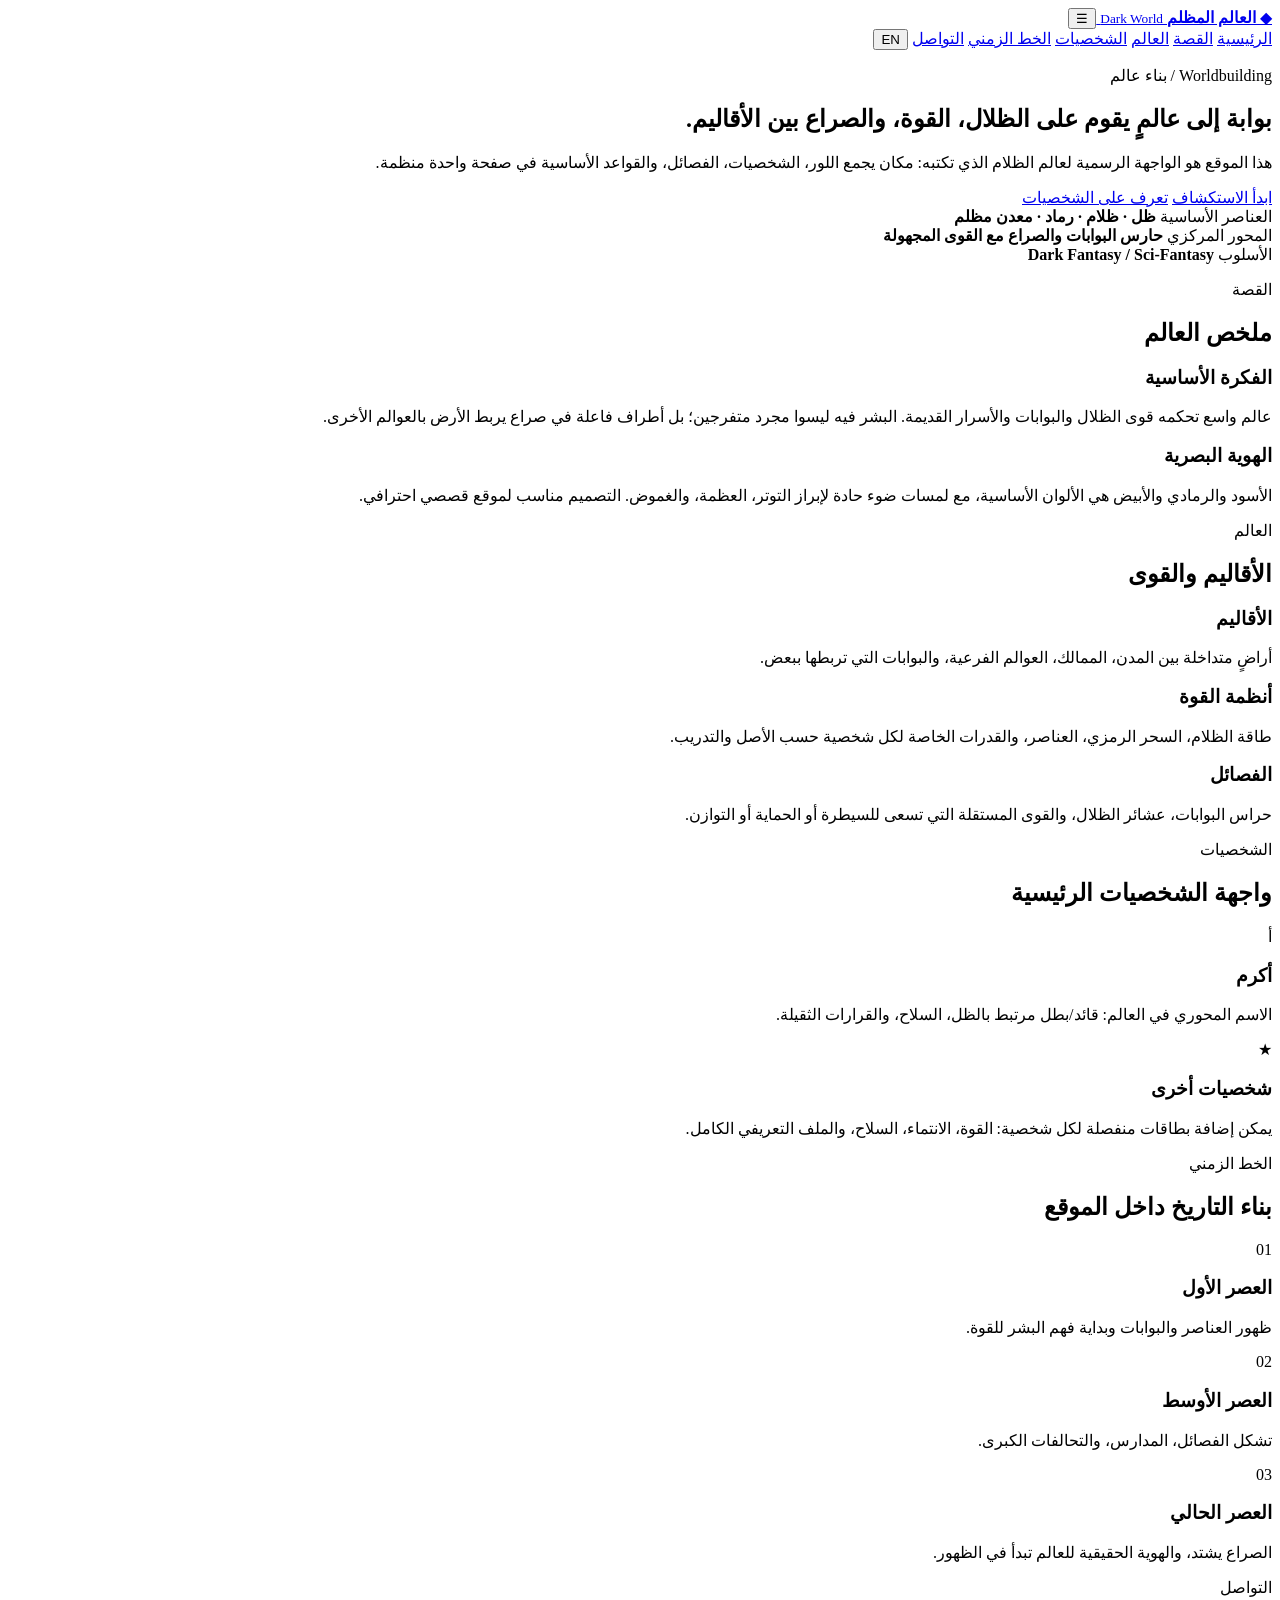
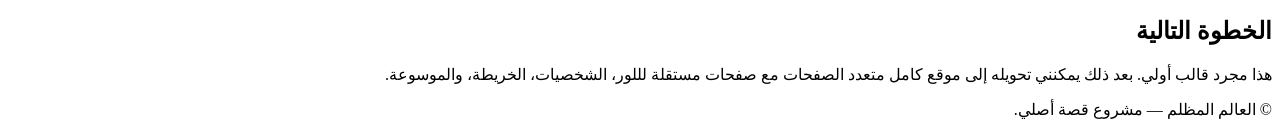
==== index.html @ 9ed397ac "Create Dark World website homepage" ====
<!DOCTYPE html>
<html lang="ar" dir="rtl">
<head>
  <meta charset="UTF-8" />
  <meta name="viewport" content="width=device-width, initial-scale=1.0" />
  <title>العالم المظلم | Dark World</title>
  <meta name="description" content="موقع رسمي لعالم الظلام: القصة، الشخصيات، الفصائل، الأقاليم، والخط الزمني." />
  <link rel="preconnect" href="https://fonts.googleapis.com">
  <link rel="preconnect" href="https://fonts.gstatic.com" crossorigin>
  <link href="https://fonts.googleapis.com/css2?family=Cairo:wght@400;600;700;800&display=swap" rel="stylesheet">
  <link rel="stylesheet" href="styles.css" />
</head>
<body>
  <div class="bg-grid"></div>

  <header class="site-header">
    <a class="brand" href="#home" aria-label="العالم المظلم">
      <span class="brand-mark">◆</span>
      <span>
        <strong>العالم المظلم</strong>
        <small>Dark World</small>
      </span>
    </a>

    <button class="menu-btn" id="menuBtn" aria-label="فتح القائمة" aria-expanded="false">☰</button>

    <nav class="nav" id="nav">
      <a href="#home">الرئيسية</a>
      <a href="#story">القصة</a>
      <a href="#world">العالم</a>
      <a href="#characters">الشخصيات</a>
      <a href="#timeline">الخط الزمني</a>
      <a href="#contact">التواصل</a>
      <button class="lang-btn" id="langBtn" type="button">EN</button>
    </nav>
  </header>

  <main id="home">
    <section class="hero">
      <div class="hero-copy">
        <p class="eyebrow">Worldbuilding / بناء عالم</p>
        <h1>بوابة إلى عالمٍ يقوم على الظلال، القوة، والصراع بين الأقاليم.</h1>
        <p class="lead">
          هذا الموقع هو الواجهة الرسمية لعالم الظلام الذي تكتبه: مكان يجمع اللور، الشخصيات، الفصائل، والقواعد الأساسية في صفحة واحدة منظمة.
        </p>
        <div class="hero-actions">
          <a class="btn primary" href="#story">ابدأ الاستكشاف</a>
          <a class="btn secondary" href="#characters">تعرف على الشخصيات</a>
        </div>
      </div>

      <aside class="hero-panel">
        <div class="stat">
          <span>العناصر الأساسية</span>
          <strong>ظل · ظلام · رماد · معدن مظلم</strong>
        </div>
        <div class="stat">
          <span>المحور المركزي</span>
          <strong>حارس البوابات والصراع مع القوى المجهولة</strong>
        </div>
        <div class="stat">
          <span>الأسلوب</span>
          <strong>Dark Fantasy / Sci-Fantasy</strong>
        </div>
      </aside>
    </section>

    <section class="section" id="story">
      <div class="section-head">
        <p>القصة</p>
        <h2>ملخص العالم</h2>
      </div>
      <div class="cards two">
        <article class="card">
          <h3>الفكرة الأساسية</h3>
          <p>
            عالم واسع تحكمه قوى الظلال والبوابات والأسرار القديمة. البشر فيه ليسوا مجرد متفرجين؛ بل أطراف فاعلة في صراع يربط الأرض بالعوالم الأخرى.
          </p>
        </article>
        <article class="card">
          <h3>الهوية البصرية</h3>
          <p>
            الأسود والرمادي والأبيض هي الألوان الأساسية، مع لمسات ضوء حادة لإبراز التوتر، العظمة، والغموض. التصميم مناسب لموقع قصصي احترافي.
          </p>
        </article>
      </div>
    </section>

    <section class="section" id="world">
      <div class="section-head">
        <p>العالم</p>
        <h2>الأقاليم والقوى</h2>
      </div>
      <div class="cards three">
        <article class="card">
          <h3>الأقاليم</h3>
          <p>أراضٍ متداخلة بين المدن، الممالك، العوالم الفرعية، والبوابات التي تربطها ببعض.</p>
        </article>
        <article class="card">
          <h3>أنظمة القوة</h3>
          <p>طاقة الظلام، السحر الرمزي، العناصر، والقدرات الخاصة لكل شخصية حسب الأصل والتدريب.</p>
        </article>
        <article class="card">
          <h3>الفصائل</h3>
          <p>حراس البوابات، عشائر الظلال، والقوى المستقلة التي تسعى للسيطرة أو الحماية أو التوازن.</p>
        </article>
      </div>
    </section>

    <section class="section" id="characters">
      <div class="section-head">
        <p>الشخصيات</p>
        <h2>واجهة الشخصيات الرئيسية</h2>
      </div>
      <div class="cards two">
        <article class="card character">
          <div class="avatar">أ</div>
          <div>
            <h3>أكرم</h3>
            <p>الاسم المحوري في العالم: قائد/بطل مرتبط بالظل، السلاح، والقرارات الثقيلة.</p>
          </div>
        </article>
        <article class="card character">
          <div class="avatar">★</div>
          <div>
            <h3>شخصيات أخرى</h3>
            <p>يمكن إضافة بطاقات منفصلة لكل شخصية: القوة، الانتماء، السلاح، والملف التعريفي الكامل.</p>
          </div>
        </article>
      </div>
    </section>

    <section class="section" id="timeline">
      <div class="section-head">
        <p>الخط الزمني</p>
        <h2>بناء التاريخ داخل الموقع</h2>
      </div>
      <div class="timeline">
        <div class="timeline-item">
          <span>01</span>
          <div>
            <h3>العصر الأول</h3>
            <p>ظهور العناصر والبوابات وبداية فهم البشر للقوة.</p>
          </div>
        </div>
        <div class="timeline-item">
          <span>02</span>
          <div>
            <h3>العصر الأوسط</h3>
            <p>تشكل الفصائل، المدارس، والتحالفات الكبرى.</p>
          </div>
        </div>
        <div class="timeline-item">
          <span>03</span>
          <div>
            <h3>العصر الحالي</h3>
            <p>الصراع يشتد، والهوية الحقيقية للعالم تبدأ في الظهور.</p>
          </div>
        </div>
      </div>
    </section>

    <section class="section contact" id="contact">
      <div class="section-head">
        <p>التواصل</p>
        <h2>الخطوة التالية</h2>
      </div>
      <p>
        هذا مجرد قالب أولي. بعد ذلك يمكنني تحويله إلى موقع كامل متعدد الصفحات مع صفحات مستقلة لللور، الشخصيات، الخريطة، والموسوعة.
      </p>
    </section>
  </main>

  <footer class="footer">
    <p>© <span id="year"></span> العالم المظلم — مشروع قصة أصلي.</p>
  </footer>

  <script src="script.js"></script>
</body>
</html>
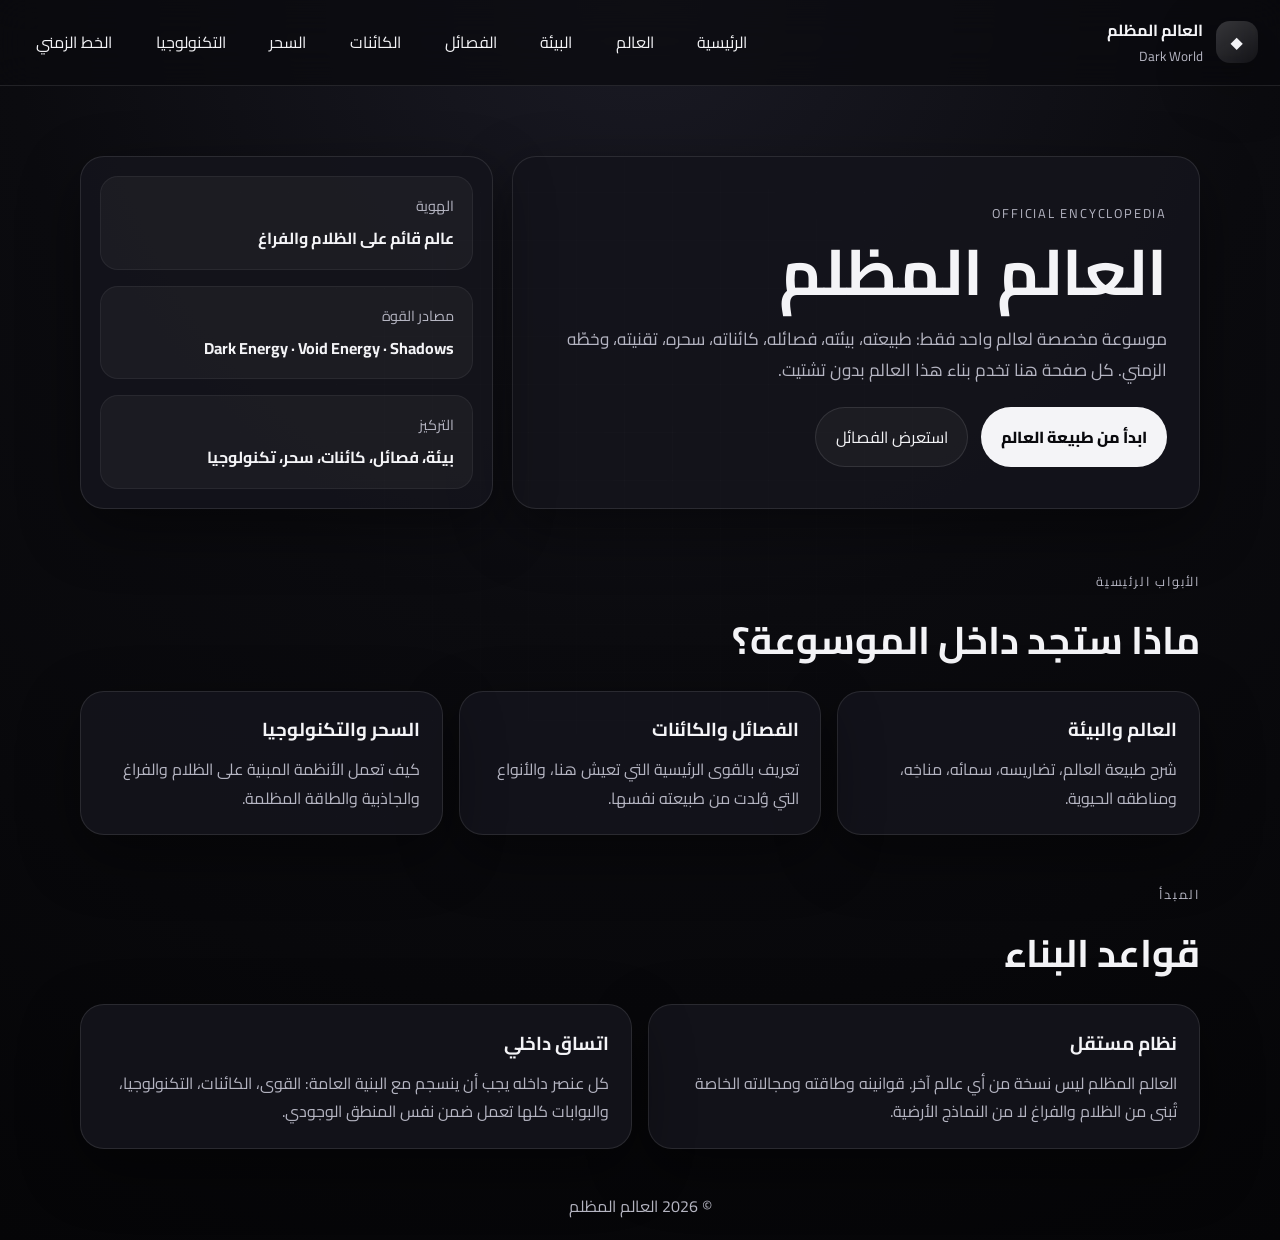
==== commit 6dc41e4d: "Refocus Dark World homepage on the world encyclopedia" ====
--- a/index.html
+++ b/index.html
@@ -4,7 +4,7 @@
   <meta charset="UTF-8" />
   <meta name="viewport" content="width=device-width, initial-scale=1.0" />
   <title>العالم المظلم | Dark World</title>
-  <meta name="description" content="موقع رسمي لعالم الظلام: القصة، الشخصيات، الفصائل، الأقاليم، والخط الزمني." />
+  <meta name="description" content="الموسوعة الرسمية للعالم المظلم: الطبيعة، البيئة، الفصائل، الكائنات، السحر، التكنولوجيا، والخط الزمني." />
   <link rel="preconnect" href="https://fonts.googleapis.com">
   <link rel="preconnect" href="https://fonts.gstatic.com" crossorigin>
   <link href="https://fonts.googleapis.com/css2?family=Cairo:wght@400;600;700;800&display=swap" rel="stylesheet">
@@ -26,153 +26,78 @@
 
     <nav class="nav" id="nav">
       <a href="#home">الرئيسية</a>
-      <a href="#story">القصة</a>
-      <a href="#world">العالم</a>
-      <a href="#characters">الشخصيات</a>
-      <a href="#timeline">الخط الزمني</a>
-      <a href="#contact">التواصل</a>
-      <button class="lang-btn" id="langBtn" type="button">EN</button>
+      <a href="pages/world.html">العالم</a>
+      <a href="pages/environment.html">البيئة</a>
+      <a href="pages/factions.html">الفصائل</a>
+      <a href="pages/creatures.html">الكائنات</a>
+      <a href="pages/magic.html">السحر</a>
+      <a href="pages/technology.html">التكنولوجيا</a>
+      <a href="pages/timeline.html">الخط الزمني</a>
     </nav>
   </header>
 
   <main id="home">
     <section class="hero">
       <div class="hero-copy">
-        <p class="eyebrow">Worldbuilding / بناء عالم</p>
-        <h1>بوابة إلى عالمٍ يقوم على الظلال، القوة، والصراع بين الأقاليم.</h1>
+        <p class="eyebrow">Official Encyclopedia</p>
+        <h1>العالم المظلم</h1>
         <p class="lead">
-          هذا الموقع هو الواجهة الرسمية لعالم الظلام الذي تكتبه: مكان يجمع اللور، الشخصيات، الفصائل، والقواعد الأساسية في صفحة واحدة منظمة.
+          موسوعة مخصصة لعالم واحد فقط: طبيعته، بيئته، فصائله، كائناته، سحره، تقنيته، وخطّه الزمني. كل صفحة هنا تخدم بناء هذا العالم بدون تشتيت.
         </p>
         <div class="hero-actions">
-          <a class="btn primary" href="#story">ابدأ الاستكشاف</a>
-          <a class="btn secondary" href="#characters">تعرف على الشخصيات</a>
+          <a class="btn primary" href="pages/world.html">ابدأ من طبيعة العالم</a>
+          <a class="btn secondary" href="pages/factions.html">استعرض الفصائل</a>
         </div>
       </div>
 
       <aside class="hero-panel">
         <div class="stat">
-          <span>العناصر الأساسية</span>
-          <strong>ظل · ظلام · رماد · معدن مظلم</strong>
+          <span>الهوية</span>
+          <strong>عالم قائم على الظلام والفراغ</strong>
         </div>
         <div class="stat">
-          <span>المحور المركزي</span>
-          <strong>حارس البوابات والصراع مع القوى المجهولة</strong>
+          <span>مصادر القوة</span>
+          <strong>Dark Energy · Void Energy · Shadows</strong>
         </div>
         <div class="stat">
-          <span>الأسلوب</span>
-          <strong>Dark Fantasy / Sci-Fantasy</strong>
+          <span>التركيز</span>
+          <strong>بيئة، فصائل، كائنات، سحر، تكنولوجيا</strong>
         </div>
       </aside>
     </section>
 
-    <section class="section" id="story">
+    <section class="section">
       <div class="section-head">
-        <p>القصة</p>
-        <h2>ملخص العالم</h2>
+        <p>الأبواب الرئيسية</p>
+        <h2>ماذا ستجد داخل الموسوعة؟</h2>
       </div>
-      <div class="cards two">
-        <article class="card">
-          <h3>الفكرة الأساسية</h3>
-          <p>
-            عالم واسع تحكمه قوى الظلال والبوابات والأسرار القديمة. البشر فيه ليسوا مجرد متفرجين؛ بل أطراف فاعلة في صراع يربط الأرض بالعوالم الأخرى.
-          </p>
-        </article>
-        <article class="card">
-          <h3>الهوية البصرية</h3>
-          <p>
-            الأسود والرمادي والأبيض هي الألوان الأساسية، مع لمسات ضوء حادة لإبراز التوتر، العظمة، والغموض. التصميم مناسب لموقع قصصي احترافي.
-          </p>
-        </article>
+      <div class="cards three">
+        <article class="card"><h3>العالم والبيئة</h3><p>شرح طبيعة العالم، تضاريسه، سمائه، مناخِه، ومناطقه الحيوية.</p></article>
+        <article class="card"><h3>الفصائل والكائنات</h3><p>تعريف بالقوى الرئيسية التي تعيش هنا، والأنواع التي وُلدت من طبيعته نفسها.</p></article>
+        <article class="card"><h3>السحر والتكنولوجيا</h3><p>كيف تعمل الأنظمة المبنية على الظلام والفراغ والجاذبية والطاقة المظلمة.</p></article>
       </div>
     </section>
 
-    <section class="section" id="world">
+    <section class="section">
       <div class="section-head">
-        <p>العالم</p>
-        <h2>الأقاليم والقوى</h2>
+        <p>المبدأ</p>
+        <h2>قواعد البناء</h2>
       </div>
-      <div class="cards three">
-        <article class="card">
-          <h3>الأقاليم</h3>
-          <p>أراضٍ متداخلة بين المدن، الممالك، العوالم الفرعية، والبوابات التي تربطها ببعض.</p>
+      <div class="page-grid two">
+        <article class="page-block">
+          <h3>نظام مستقل</h3>
+          <p>العالم المظلم ليس نسخة من أي عالم آخر. قوانينه وطاقته ومجالاته الخاصة تُبنى من الظلام والفراغ لا من النماذج الأرضية.</p>
         </article>
-        <article class="card">
-          <h3>أنظمة القوة</h3>
-          <p>طاقة الظلام، السحر الرمزي، العناصر، والقدرات الخاصة لكل شخصية حسب الأصل والتدريب.</p>
-        </article>
-        <article class="card">
-          <h3>الفصائل</h3>
-          <p>حراس البوابات، عشائر الظلال، والقوى المستقلة التي تسعى للسيطرة أو الحماية أو التوازن.</p>
+        <article class="page-block">
+          <h3>اتساق داخلي</h3>
+          <p>كل عنصر داخله يجب أن ينسجم مع البنية العامة: القوى، الكائنات، التكنولوجيا، والبوابات كلها تعمل ضمن نفس المنطق الوجودي.</p>
         </article>
       </div>
-    </section>
-
-    <section class="section" id="characters">
-      <div class="section-head">
-        <p>الشخصيات</p>
-        <h2>واجهة الشخصيات الرئيسية</h2>
-      </div>
-      <div class="cards two">
-        <article class="card character">
-          <div class="avatar">أ</div>
-          <div>
-            <h3>أكرم</h3>
-            <p>الاسم المحوري في العالم: قائد/بطل مرتبط بالظل، السلاح، والقرارات الثقيلة.</p>
-          </div>
-        </article>
-        <article class="card character">
-          <div class="avatar">★</div>
-          <div>
-            <h3>شخصيات أخرى</h3>
-            <p>يمكن إضافة بطاقات منفصلة لكل شخصية: القوة، الانتماء، السلاح، والملف التعريفي الكامل.</p>
-          </div>
-        </article>
-      </div>
-    </section>
-
-    <section class="section" id="timeline">
-      <div class="section-head">
-        <p>الخط الزمني</p>
-        <h2>بناء التاريخ داخل الموقع</h2>
-      </div>
-      <div class="timeline">
-        <div class="timeline-item">
-          <span>01</span>
-          <div>
-            <h3>العصر الأول</h3>
-            <p>ظهور العناصر والبوابات وبداية فهم البشر للقوة.</p>
-          </div>
-        </div>
-        <div class="timeline-item">
-          <span>02</span>
-          <div>
-            <h3>العصر الأوسط</h3>
-            <p>تشكل الفصائل، المدارس، والتحالفات الكبرى.</p>
-          </div>
-        </div>
-        <div class="timeline-item">
-          <span>03</span>
-          <div>
-            <h3>العصر الحالي</h3>
-            <p>الصراع يشتد، والهوية الحقيقية للعالم تبدأ في الظهور.</p>
-          </div>
-        </div>
-      </div>
-    </section>
-
-    <section class="section contact" id="contact">
-      <div class="section-head">
-        <p>التواصل</p>
-        <h2>الخطوة التالية</h2>
-      </div>
-      <p>
-        هذا مجرد قالب أولي. بعد ذلك يمكنني تحويله إلى موقع كامل متعدد الصفحات مع صفحات مستقلة لللور، الشخصيات، الخريطة، والموسوعة.
-      </p>
     </section>
   </main>
 
   <footer class="footer">
-    <p>© <span id="year"></span> العالم المظلم — مشروع قصة أصلي.</p>
+    <p>© <span id="year"></span> العالم المظلم</p>
   </footer>
 
   <script src="script.js"></script>
--- a/styles.css
+++ b/styles.css
@@ -0,0 +1,237 @@
+:root {
+  --bg: #0b0b0f;
+  --panel: rgba(20, 20, 28, 0.92);
+  --panel-2: rgba(255, 255, 255, 0.04);
+  --text: #f4f4f7;
+  --muted: #b5b5c2;
+  --line: rgba(255, 255, 255, 0.10);
+  --accent: #e5e5e5;
+  --shadow: 0 20px 60px rgba(0, 0, 0, 0.45);
+}
+
+* { box-sizing: border-box; }
+html { scroll-behavior: smooth; }
+body {
+  margin: 0;
+  font-family: 'Cairo', system-ui, sans-serif;
+  background: radial-gradient(circle at top, #1a1a24 0%, #0b0b0f 45%, #050507 100%);
+  color: var(--text);
+  line-height: 1.8;
+}
+
+a { color: inherit; text-decoration: none; }
+button { font: inherit; }
+
+.bg-grid {
+  position: fixed;
+  inset: 0;
+  pointer-events: none;
+  background-image:
+    linear-gradient(rgba(255,255,255,0.03) 1px, transparent 1px),
+    linear-gradient(90deg, rgba(255,255,255,0.03) 1px, transparent 1px);
+  background-size: 48px 48px;
+  mask-image: radial-gradient(circle at center, black, transparent 85%);
+  opacity: 0.4;
+}
+
+.site-header {
+  position: sticky;
+  top: 0;
+  z-index: 20;
+  display: flex;
+  align-items: center;
+  justify-content: space-between;
+  gap: 1rem;
+  padding: 1rem 1.4rem;
+  backdrop-filter: blur(18px);
+  background: rgba(10, 10, 14, 0.72);
+  border-bottom: 1px solid var(--line);
+}
+
+.brand {
+  display: inline-flex;
+  align-items: center;
+  gap: 0.8rem;
+}
+.brand strong { display: block; font-size: 1rem; }
+.brand small { display: block; color: var(--muted); }
+.brand-mark {
+  width: 42px;
+  height: 42px;
+  border-radius: 14px;
+  display: grid;
+  place-items: center;
+  background: linear-gradient(145deg, rgba(255,255,255,0.18), rgba(255,255,255,0.04));
+  box-shadow: var(--shadow);
+}
+
+.nav {
+  display: flex;
+  align-items: center;
+  gap: 1rem;
+  flex-wrap: wrap;
+}
+.nav a, .lang-btn {
+  color: var(--text);
+  padding: 0.55rem 0.8rem;
+  border-radius: 999px;
+  border: 1px solid transparent;
+}
+.nav a:hover, .lang-btn:hover {
+  background: var(--panel-2);
+  border-color: var(--line);
+}
+.lang-btn, .menu-btn {
+  background: rgba(255,255,255,0.04);
+  color: var(--text);
+  border: 1px solid var(--line);
+  cursor: pointer;
+}
+.menu-btn { display: none; width: 42px; height: 42px; border-radius: 12px; }
+
+main { width: min(1120px, calc(100% - 2rem)); margin: 0 auto; }
+.hero {
+  display: grid;
+  grid-template-columns: 1.5fr 0.9fr;
+  gap: 1.2rem;
+  padding: 4.4rem 0 2rem;
+  align-items: stretch;
+}
+.hero-copy, .hero-panel, .card, .contact, .timeline-item, .page-block {
+  background: var(--panel);
+  border: 1px solid var(--line);
+  border-radius: 24px;
+  box-shadow: var(--shadow);
+}
+.hero-copy { padding: 2rem; }
+.hero-panel { padding: 1.2rem; display: grid; gap: 1rem; }
+.eyebrow, .section-head p {
+  text-transform: uppercase;
+  letter-spacing: 0.14em;
+  color: var(--muted);
+  font-size: 0.8rem;
+}
+h1 { font-size: clamp(2.4rem, 5vw, 4.8rem); line-height: 1.08; margin: 0.2rem 0 1rem; }
+.lead { color: var(--muted); font-size: 1.08rem; margin: 0 0 1.4rem; }
+.hero-actions { display: flex; flex-wrap: wrap; gap: 0.8rem; }
+.btn {
+  display: inline-flex;
+  align-items: center;
+  justify-content: center;
+  padding: 0.9rem 1.2rem;
+  border-radius: 999px;
+  border: 1px solid var(--line);
+}
+.btn.primary { background: var(--text); color: #09090d; font-weight: 800; }
+.btn.secondary { background: rgba(255,255,255,0.04); }
+
+.stat {
+  padding: 1rem 1.1rem;
+  border-radius: 18px;
+  background: rgba(255,255,255,0.04);
+  border: 1px solid rgba(255,255,255,0.06);
+}
+.stat span { color: var(--muted); font-size: 0.9rem; display: block; margin-bottom: 0.3rem; }
+.stat strong { font-size: 1rem; }
+
+.section { padding: 1rem 0 1.2rem; }
+.section-head { margin-bottom: 1rem; }
+.section-head h2 { margin: 0; font-size: clamp(1.6rem, 3vw, 2.5rem); }
+.cards { display: grid; gap: 1rem; }
+.cards.two { grid-template-columns: repeat(2, minmax(0, 1fr)); }
+.cards.three { grid-template-columns: repeat(3, minmax(0, 1fr)); }
+.card, .contact, .page-block { padding: 1.35rem; }
+.card h3, .timeline-item h3, .page-block h3 { margin-top: 0; margin-bottom: 0.5rem; }
+.card p, .timeline-item p, .contact p, .page-block p { margin: 0; color: var(--muted); }
+
+.character { display: flex; gap: 1rem; align-items: center; }
+.avatar {
+  width: 56px;
+  height: 56px;
+  border-radius: 18px;
+  display: grid;
+  place-items: center;
+  background: linear-gradient(145deg, #f4f4f7, #8d8d97);
+  color: #0a0a0d;
+  font-weight: 800;
+  flex: none;
+}
+
+.timeline { display: grid; gap: 1rem; }
+.timeline-item {
+  display: grid;
+  grid-template-columns: 70px 1fr;
+  gap: 1rem;
+  align-items: start;
+  padding: 1.25rem;
+}
+.timeline-item span {
+  width: 58px;
+  height: 58px;
+  border-radius: 18px;
+  display: grid;
+  place-items: center;
+  background: rgba(255,255,255,0.08);
+  font-weight: 800;
+}
+
+.page-hero {
+  padding: 3.2rem 0 1rem;
+}
+.page-hero .hero-copy {
+  padding: 2rem;
+}
+.page-subtitle {
+  color: var(--muted);
+  margin: 0 0 0.9rem;
+  font-size: 1.02rem;
+}
+.page-grid {
+  display: grid;
+  gap: 1rem;
+}
+.page-grid.two {
+  grid-template-columns: repeat(2, minmax(0, 1fr));
+}
+.page-grid.three {
+  grid-template-columns: repeat(3, minmax(0, 1fr));
+}
+.badge-list {
+  display: flex;
+  flex-wrap: wrap;
+  gap: 0.6rem;
+  margin-top: 0.8rem;
+}
+.badge {
+  border: 1px solid var(--line);
+  background: rgba(255,255,255,0.04);
+  padding: 0.45rem 0.75rem;
+  border-radius: 999px;
+  color: var(--text);
+  font-size: 0.92rem;
+}
+
+.contact { margin: 0 0 2rem; }
+.footer {
+  width: min(1120px, calc(100% - 2rem));
+  margin: 0 auto 1.2rem;
+  color: var(--muted);
+  text-align: center;
+  padding-top: 0.5rem;
+}
+
+@media (max-width: 900px) {
+  .hero, .cards.two, .cards.three, .page-grid.two, .page-grid.three { grid-template-columns: 1fr; }
+  .site-header { flex-wrap: wrap; }
+  .menu-btn { display: inline-grid; place-items: center; }
+  .nav {
+    display: none;
+    width: 100%;
+    flex-direction: column;
+    align-items: stretch;
+    padding-top: 0.5rem;
+  }
+  .nav.open { display: flex; }
+  .nav a, .lang-btn { width: 100%; text-align: center; }
+  main { width: min(1120px, calc(100% - 1rem)); }
+}
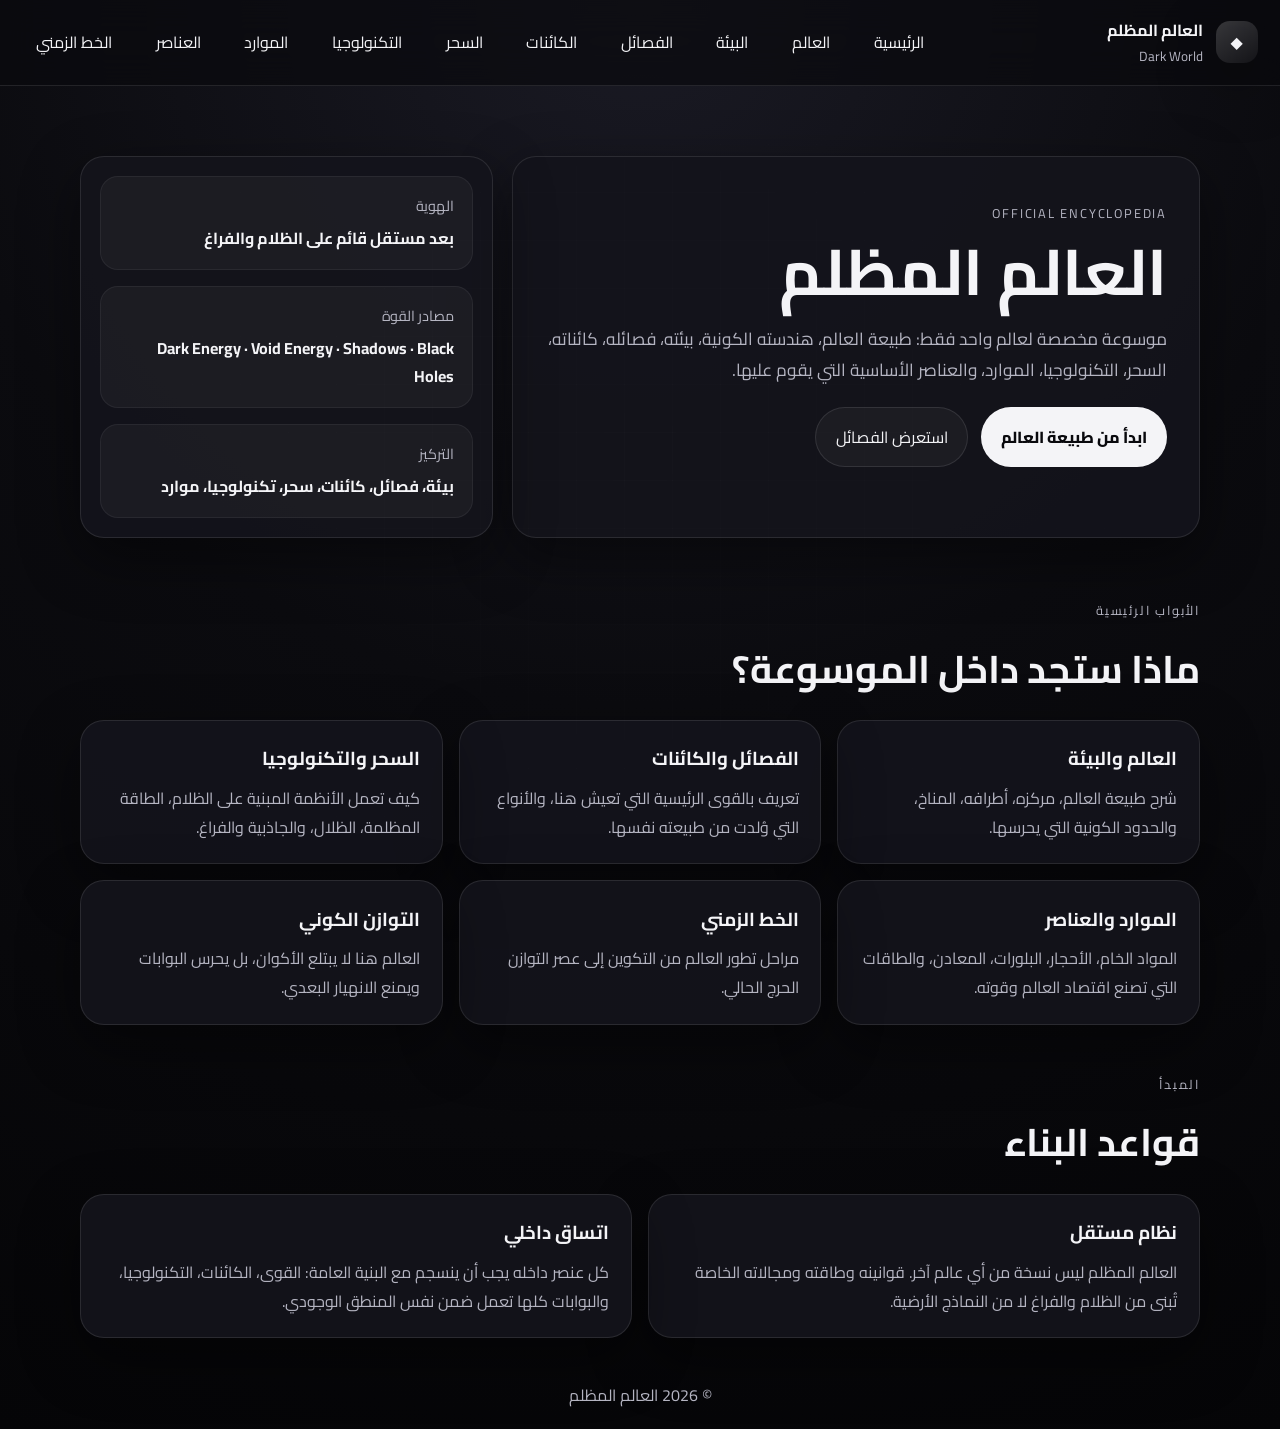
==== commit 97b3d474: "Expand homepage with resources and elements pages" ====
--- a/index.html
+++ b/index.html
@@ -4,7 +4,7 @@
   <meta charset="UTF-8" />
   <meta name="viewport" content="width=device-width, initial-scale=1.0" />
   <title>العالم المظلم | Dark World</title>
-  <meta name="description" content="الموسوعة الرسمية للعالم المظلم: الطبيعة، البيئة، الفصائل، الكائنات، السحر، التكنولوجيا، والخط الزمني." />
+  <meta name="description" content="الموسوعة الرسمية للعالم المظلم: الطبيعة، البيئة، الفصائل، الكائنات، السحر، التكنولوجيا، الموارد، والعناصر." />
   <link rel="preconnect" href="https://fonts.googleapis.com">
   <link rel="preconnect" href="https://fonts.gstatic.com" crossorigin>
   <link href="https://fonts.googleapis.com/css2?family=Cairo:wght@400;600;700;800&display=swap" rel="stylesheet">
@@ -32,6 +32,8 @@
       <a href="pages/creatures.html">الكائنات</a>
       <a href="pages/magic.html">السحر</a>
       <a href="pages/technology.html">التكنولوجيا</a>
+      <a href="pages/resources.html">الموارد</a>
+      <a href="pages/elements.html">العناصر</a>
       <a href="pages/timeline.html">الخط الزمني</a>
     </nav>
   </header>
@@ -42,7 +44,7 @@
         <p class="eyebrow">Official Encyclopedia</p>
         <h1>العالم المظلم</h1>
         <p class="lead">
-          موسوعة مخصصة لعالم واحد فقط: طبيعته، بيئته، فصائله، كائناته، سحره، تقنيته، وخطّه الزمني. كل صفحة هنا تخدم بناء هذا العالم بدون تشتيت.
+          موسوعة مخصصة لعالم واحد فقط: طبيعة العالم، هندسته الكونية، بيئته، فصائله، كائناته، السحر، التكنولوجيا، الموارد، والعناصر الأساسية التي يقوم عليها.
         </p>
         <div class="hero-actions">
           <a class="btn primary" href="pages/world.html">ابدأ من طبيعة العالم</a>
@@ -53,15 +55,15 @@
       <aside class="hero-panel">
         <div class="stat">
           <span>الهوية</span>
-          <strong>عالم قائم على الظلام والفراغ</strong>
+          <strong>بعد مستقل قائم على الظلام والفراغ</strong>
         </div>
         <div class="stat">
           <span>مصادر القوة</span>
-          <strong>Dark Energy · Void Energy · Shadows</strong>
+          <strong>Dark Energy · Void Energy · Shadows · Black Holes</strong>
         </div>
         <div class="stat">
           <span>التركيز</span>
-          <strong>بيئة، فصائل، كائنات، سحر، تكنولوجيا</strong>
+          <strong>بيئة، فصائل، كائنات، سحر، تكنولوجيا، موارد</strong>
         </div>
       </aside>
     </section>
@@ -72,9 +74,12 @@
         <h2>ماذا ستجد داخل الموسوعة؟</h2>
       </div>
       <div class="cards three">
-        <article class="card"><h3>العالم والبيئة</h3><p>شرح طبيعة العالم، تضاريسه، سمائه، مناخِه، ومناطقه الحيوية.</p></article>
+        <article class="card"><h3>العالم والبيئة</h3><p>شرح طبيعة العالم، مركزه، أطرافه، المناخ، والحدود الكونية التي يحرسها.</p></article>
         <article class="card"><h3>الفصائل والكائنات</h3><p>تعريف بالقوى الرئيسية التي تعيش هنا، والأنواع التي وُلدت من طبيعته نفسها.</p></article>
-        <article class="card"><h3>السحر والتكنولوجيا</h3><p>كيف تعمل الأنظمة المبنية على الظلام والفراغ والجاذبية والطاقة المظلمة.</p></article>
+        <article class="card"><h3>السحر والتكنولوجيا</h3><p>كيف تعمل الأنظمة المبنية على الظلام، الطاقة المظلمة، الظلال، والجاذبية والفراغ.</p></article>
+        <article class="card"><h3>الموارد والعناصر</h3><p>المواد الخام، الأحجار، البلورات، المعادن، والطاقات التي تصنع اقتصاد العالم وقوته.</p></article>
+        <article class="card"><h3>الخط الزمني</h3><p>مراحل تطور العالم من التكوين إلى عصر التوازن الحرج الحالي.</p></article>
+        <article class="card"><h3>التوازن الكوني</h3><p>العالم هنا لا يبتلع الأكوان، بل يحرس البوابات ويمنع الانهيار البعدي.</p></article>
       </div>
     </section>
 
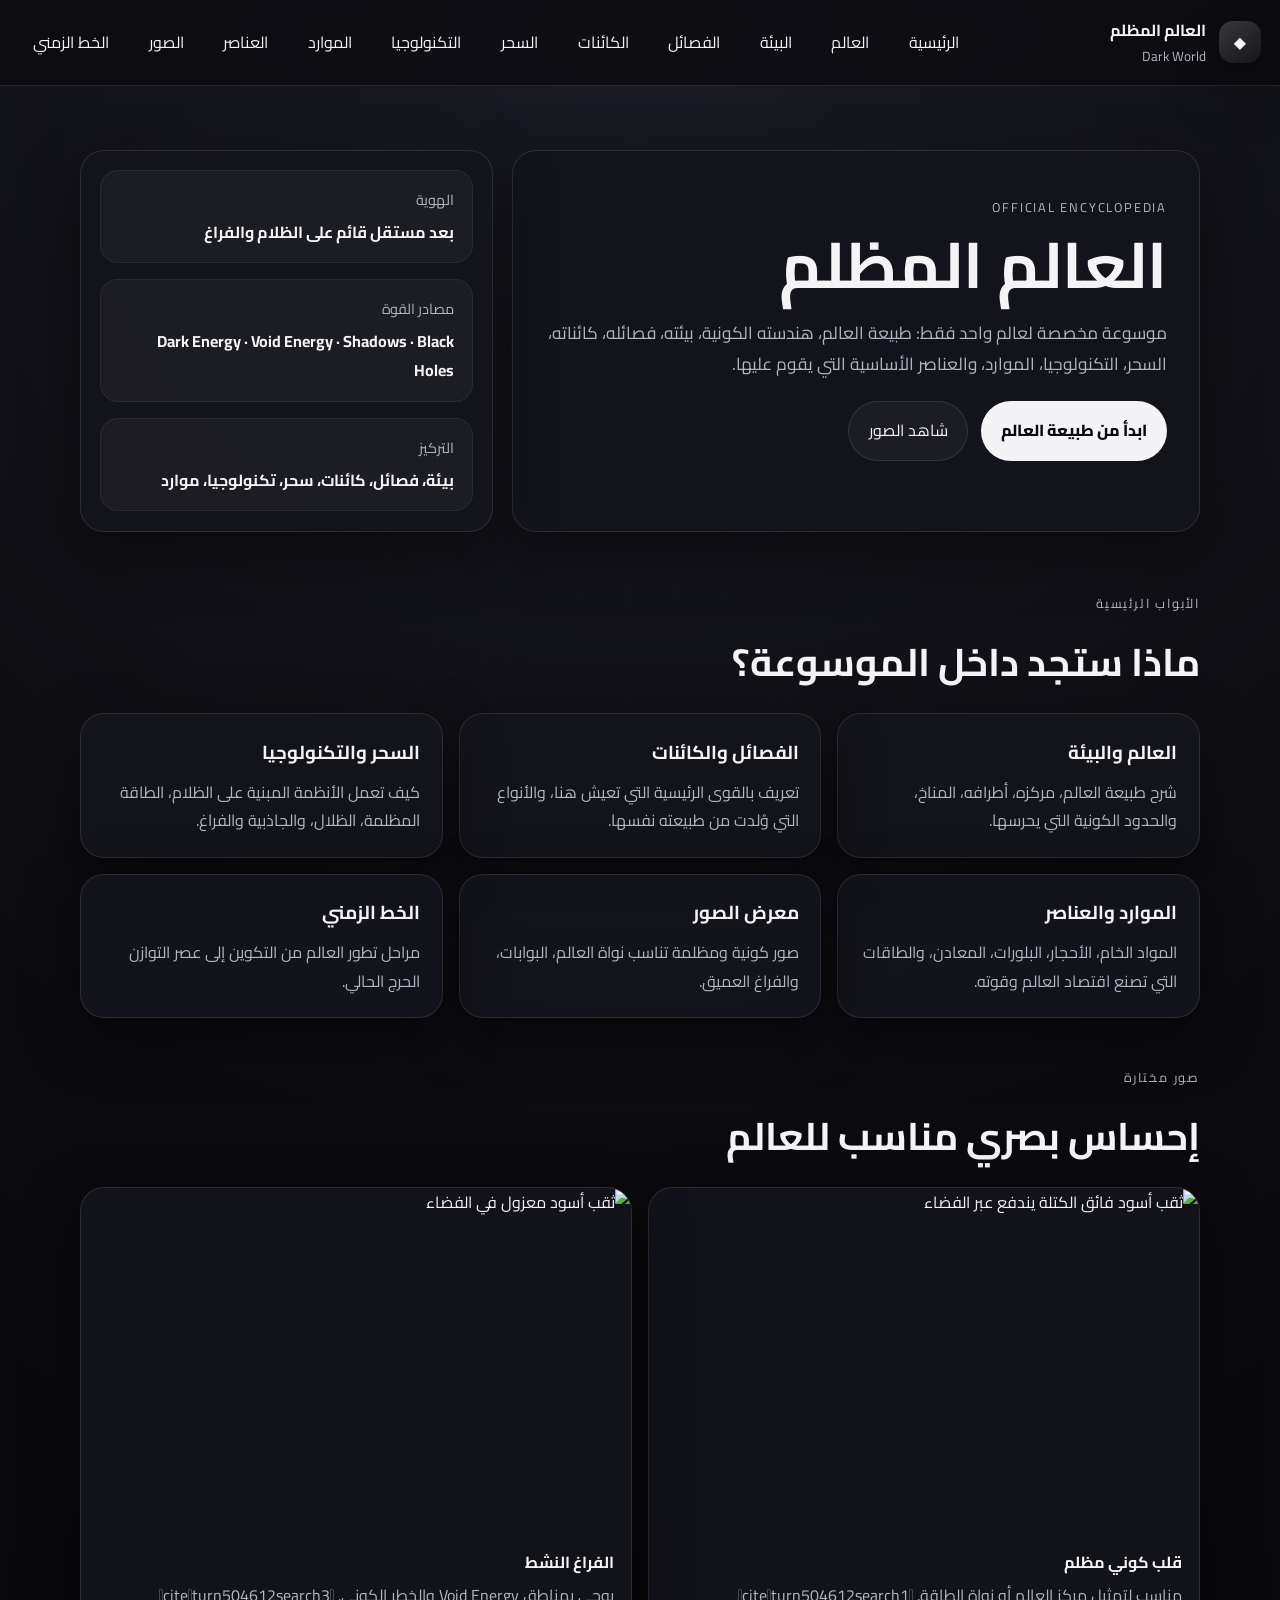
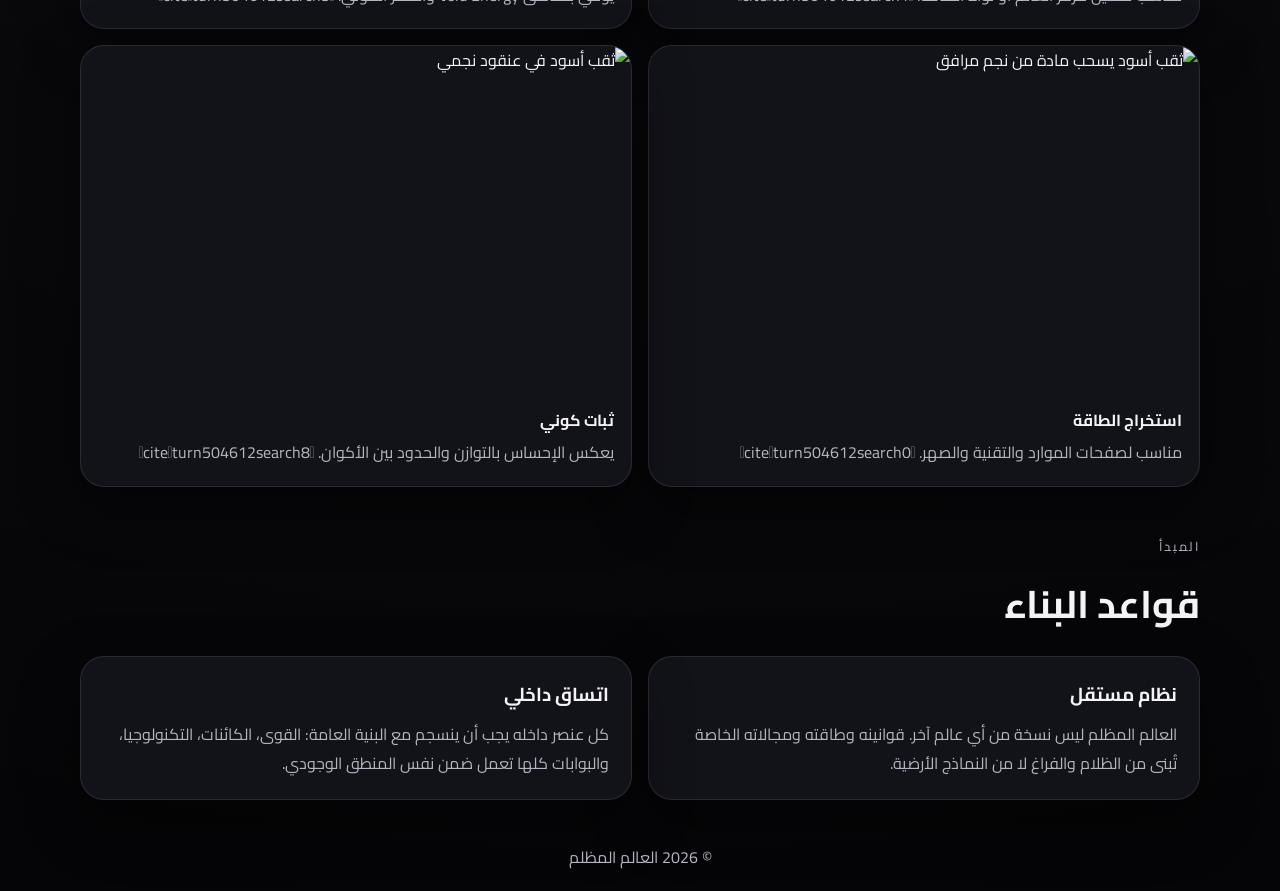
==== commit ffd6c822: "Add visual gallery section and gallery link to homepage" ====
--- a/index.html
+++ b/index.html
@@ -34,6 +34,7 @@
       <a href="pages/technology.html">التكنولوجيا</a>
       <a href="pages/resources.html">الموارد</a>
       <a href="pages/elements.html">العناصر</a>
+      <a href="pages/gallery.html">الصور</a>
       <a href="pages/timeline.html">الخط الزمني</a>
     </nav>
   </header>
@@ -48,7 +49,7 @@
         </p>
         <div class="hero-actions">
           <a class="btn primary" href="pages/world.html">ابدأ من طبيعة العالم</a>
-          <a class="btn secondary" href="pages/factions.html">استعرض الفصائل</a>
+          <a class="btn secondary" href="pages/gallery.html">شاهد الصور</a>
         </div>
       </div>
 
@@ -78,8 +79,41 @@
         <article class="card"><h3>الفصائل والكائنات</h3><p>تعريف بالقوى الرئيسية التي تعيش هنا، والأنواع التي وُلدت من طبيعته نفسها.</p></article>
         <article class="card"><h3>السحر والتكنولوجيا</h3><p>كيف تعمل الأنظمة المبنية على الظلام، الطاقة المظلمة، الظلال، والجاذبية والفراغ.</p></article>
         <article class="card"><h3>الموارد والعناصر</h3><p>المواد الخام، الأحجار، البلورات، المعادن، والطاقات التي تصنع اقتصاد العالم وقوته.</p></article>
+        <article class="card"><h3>معرض الصور</h3><p>صور كونية ومظلمة تناسب نواة العالم، البوابات، والفراغ العميق.</p></article>
         <article class="card"><h3>الخط الزمني</h3><p>مراحل تطور العالم من التكوين إلى عصر التوازن الحرج الحالي.</p></article>
-        <article class="card"><h3>التوازن الكوني</h3><p>العالم هنا لا يبتلع الأكوان، بل يحرس البوابات ويمنع الانهيار البعدي.</p></article>
+      </div>
+    </section>
+
+    <section class="section">
+      <div class="section-head">
+        <p>صور مختارة</p>
+        <h2>إحساس بصري مناسب للعالم</h2>
+      </div>
+      <div class="image-grid">
+        <article class="image-card">
+          <figure>
+            <img src="https://commons.wikimedia.org/wiki/Special:FilePath/Runaway%20Supermassive%20Black%20Hole%20Illustration%20(2023-010).png" alt="ثقب أسود فائق الكتلة يندفع عبر الفضاء" loading="lazy" />
+            <figcaption><strong>قلب كوني مظلم</strong>مناسب لتمثيل مركز العالم أو نواة الطاقة. citeturn504612search1</figcaption>
+          </figure>
+        </article>
+        <article class="image-card">
+          <figure>
+            <img src="https://commons.wikimedia.org/wiki/Special:FilePath/An%20Isolated%20Black%20Hole%20(Illustration)%20(52675793824).png" alt="ثقب أسود معزول في الفضاء" loading="lazy" />
+            <figcaption><strong>الفراغ النشط</strong>يوحي بمناطق Void Energy والخطر الكوني. citeturn504612search3</figcaption>
+          </figure>
+        </article>
+        <article class="image-card">
+          <figure>
+            <img src="https://commons.wikimedia.org/wiki/Special:FilePath/MAXI%20J1820%2B070%20illustration.jpg" alt="ثقب أسود يسحب مادة من نجم مرافق" loading="lazy" />
+            <figcaption><strong>استخراج الطاقة</strong>مناسب لصفحات الموارد والتقنية والصهر. citeturn504612search0</figcaption>
+          </figure>
+        </article>
+        <article class="image-card">
+          <figure>
+            <img src="https://commons.wikimedia.org/wiki/Special:FilePath/Black%20Hole%20in%20a%20Globular%20Cluster%20(Illustration)%20(4185-Image).png" alt="ثقب أسود في عنقود نجمي" loading="lazy" />
+            <figcaption><strong>ثبات كوني</strong>يعكس الإحساس بالتوازن والحدود بين الأكوان. citeturn504612search8</figcaption>
+          </figure>
+        </article>
       </div>
     </section>
 
--- a/styles.css
+++ b/styles.css
@@ -13,6 +13,7 @@
 html { scroll-behavior: smooth; }
 body {
   margin: 0;
+  overflow-x: hidden;
   font-family: 'Cairo', system-ui, sans-serif;
   background: radial-gradient(circle at top, #1a1a24 0%, #0b0b0f 45%, #050507 100%);
   color: var(--text);
@@ -21,6 +22,7 @@
 
 a { color: inherit; text-decoration: none; }
 button { font: inherit; }
+img, video, canvas, svg { max-width: 100%; height: auto; }
 
 .bg-grid {
   position: fixed;
@@ -41,8 +43,8 @@
   display: flex;
   align-items: center;
   justify-content: space-between;
-  gap: 1rem;
-  padding: 1rem 1.4rem;
+  gap: 0.85rem;
+  padding: 1rem 1.2rem;
   backdrop-filter: blur(18px);
   background: rgba(10, 10, 14, 0.72);
   border-bottom: 1px solid var(--line);
@@ -52,6 +54,7 @@
   display: inline-flex;
   align-items: center;
   gap: 0.8rem;
+  min-width: 0;
 }
 .brand strong { display: block; font-size: 1rem; }
 .brand small { display: block; color: var(--muted); }
@@ -63,19 +66,22 @@
   place-items: center;
   background: linear-gradient(145deg, rgba(255,255,255,0.18), rgba(255,255,255,0.04));
   box-shadow: var(--shadow);
+  flex: none;
 }
 
 .nav {
   display: flex;
   align-items: center;
-  gap: 1rem;
+  gap: 0.75rem;
   flex-wrap: wrap;
+  justify-content: flex-end;
 }
 .nav a, .lang-btn {
   color: var(--text);
   padding: 0.55rem 0.8rem;
   border-radius: 999px;
   border: 1px solid transparent;
+  white-space: nowrap;
 }
 .nav a:hover, .lang-btn:hover {
   background: var(--panel-2);
@@ -87,23 +93,23 @@
   border: 1px solid var(--line);
   cursor: pointer;
 }
-.menu-btn { display: none; width: 42px; height: 42px; border-radius: 12px; }
+.menu-btn { display: none; width: 42px; height: 42px; border-radius: 12px; flex: none; }
 
 main { width: min(1120px, calc(100% - 2rem)); margin: 0 auto; }
 .hero {
   display: grid;
   grid-template-columns: 1.5fr 0.9fr;
   gap: 1.2rem;
-  padding: 4.4rem 0 2rem;
+  padding: 4rem 0 2rem;
   align-items: stretch;
 }
-.hero-copy, .hero-panel, .card, .contact, .timeline-item, .page-block {
+.hero-copy, .hero-panel, .card, .contact, .timeline-item, .page-block, .image-card {
   background: var(--panel);
   border: 1px solid var(--line);
   border-radius: 24px;
   box-shadow: var(--shadow);
 }
-.hero-copy { padding: 2rem; }
+.hero-copy { padding: 2rem; min-width: 0; }
 .hero-panel { padding: 1.2rem; display: grid; gap: 1rem; }
 .eyebrow, .section-head p {
   text-transform: uppercase;
@@ -111,8 +117,8 @@
   color: var(--muted);
   font-size: 0.8rem;
 }
-h1 { font-size: clamp(2.4rem, 5vw, 4.8rem); line-height: 1.08; margin: 0.2rem 0 1rem; }
-.lead { color: var(--muted); font-size: 1.08rem; margin: 0 0 1.4rem; }
+h1 { font-size: clamp(2.2rem, 5vw, 4.8rem); line-height: 1.08; margin: 0.2rem 0 1rem; }
+.lead { color: var(--muted); font-size: 1.08rem; margin: 0 0 1.4rem; max-width: 62ch; }
 .hero-actions { display: flex; flex-wrap: wrap; gap: 0.8rem; }
 .btn {
   display: inline-flex;
@@ -136,11 +142,11 @@
 
 .section { padding: 1rem 0 1.2rem; }
 .section-head { margin-bottom: 1rem; }
-.section-head h2 { margin: 0; font-size: clamp(1.6rem, 3vw, 2.5rem); }
+.section-head h2 { margin: 0; font-size: clamp(1.5rem, 3vw, 2.5rem); }
 .cards { display: grid; gap: 1rem; }
 .cards.two { grid-template-columns: repeat(2, minmax(0, 1fr)); }
 .cards.three { grid-template-columns: repeat(3, minmax(0, 1fr)); }
-.card, .contact, .page-block { padding: 1.35rem; }
+.card, .contact, .page-block { padding: 1.35rem; min-width: 0; }
 .card h3, .timeline-item h3, .page-block h3 { margin-top: 0; margin-bottom: 0.5rem; }
 .card p, .timeline-item p, .contact p, .page-block p { margin: 0; color: var(--muted); }
 
@@ -175,27 +181,17 @@
   font-weight: 800;
 }
 
-.page-hero {
-  padding: 3.2rem 0 1rem;
-}
-.page-hero .hero-copy {
-  padding: 2rem;
-}
+.page-hero { padding: 3rem 0 1rem; }
+.page-hero .hero-copy { padding: 2rem; }
 .page-subtitle {
   color: var(--muted);
   margin: 0 0 0.9rem;
   font-size: 1.02rem;
-}
-.page-grid {
-  display: grid;
-  gap: 1rem;
-}
-.page-grid.two {
-  grid-template-columns: repeat(2, minmax(0, 1fr));
-}
-.page-grid.three {
-  grid-template-columns: repeat(3, minmax(0, 1fr));
-}
+  max-width: 68ch;
+}
+.page-grid { display: grid; gap: 1rem; }
+.page-grid.two { grid-template-columns: repeat(2, minmax(0, 1fr)); }
+.page-grid.three { grid-template-columns: repeat(3, minmax(0, 1fr)); }
 .badge-list {
   display: flex;
   flex-wrap: wrap;
@@ -211,6 +207,51 @@
   font-size: 0.92rem;
 }
 
+.feature-image {
+  width: 100%;
+  aspect-ratio: 16 / 9;
+  overflow: hidden;
+  border-radius: 22px;
+  border: 1px solid var(--line);
+  background: rgba(255,255,255,0.03);
+}
+.feature-image img {
+  width: 100%;
+  height: 100%;
+  object-fit: cover;
+  display: block;
+}
+.feature-caption {
+  margin-top: 0.75rem;
+  color: var(--muted);
+  font-size: 0.95rem;
+}
+
+.image-grid {
+  display: grid;
+  gap: 1rem;
+  grid-template-columns: repeat(2, minmax(0, 1fr));
+}
+.image-card {
+  overflow: hidden;
+}
+.image-card figure { margin: 0; }
+.image-card img {
+  width: 100%;
+  aspect-ratio: 16 / 10;
+  object-fit: cover;
+  display: block;
+}
+.image-card figcaption {
+  padding: 1rem 1.05rem 1.15rem;
+  color: var(--muted);
+}
+.image-card figcaption strong {
+  color: var(--text);
+  display: block;
+  margin-bottom: 0.25rem;
+}
+
 .contact { margin: 0 0 2rem; }
 .footer {
   width: min(1120px, calc(100% - 2rem));
@@ -220,9 +261,14 @@
   padding-top: 0.5rem;
 }
 
+@media (max-width: 1100px) {
+  .hero { grid-template-columns: 1fr; }
+  .cards.three, .page-grid.three { grid-template-columns: repeat(2, minmax(0, 1fr)); }
+  .image-grid { grid-template-columns: 1fr; }
+}
+
 @media (max-width: 900px) {
-  .hero, .cards.two, .cards.three, .page-grid.two, .page-grid.three { grid-template-columns: 1fr; }
-  .site-header { flex-wrap: wrap; }
+  .site-header { align-items: flex-start; }
   .menu-btn { display: inline-grid; place-items: center; }
   .nav {
     display: none;
@@ -230,8 +276,37 @@
     flex-direction: column;
     align-items: stretch;
     padding-top: 0.5rem;
+    justify-content: stretch;
   }
   .nav.open { display: flex; }
   .nav a, .lang-btn { width: 100%; text-align: center; }
+  .hero { padding-top: 2.6rem; }
+  .hero-copy, .page-hero .hero-copy { padding: 1.4rem; }
+  .page-hero { padding-top: 2rem; }
+  .cards.two, .cards.three, .page-grid.two, .page-grid.three { grid-template-columns: 1fr; }
   main { width: min(1120px, calc(100% - 1rem)); }
 }
+
+@media (max-width: 560px) {
+  .site-header { padding: 0.85rem 0.85rem; }
+  .brand small { display: none; }
+  .brand strong { font-size: 0.95rem; }
+  .brand-mark { width: 38px; height: 38px; border-radius: 12px; }
+  h1 { font-size: clamp(1.9rem, 9vw, 3rem); }
+  .lead, .page-subtitle { font-size: 0.98rem; line-height: 1.7; }
+  .btn, .nav a, .lang-btn { padding: 0.8rem 0.95rem; }
+  .hero-copy, .page-hero .hero-copy, .card, .contact, .page-block, .timeline-item, .image-card { border-radius: 18px; }
+  .hero-panel { padding: 1rem; }
+  .stat { padding: 0.9rem 1rem; }
+  .timeline-item { grid-template-columns: 58px 1fr; gap: 0.8rem; }
+  .timeline-item span { width: 50px; height: 50px; border-radius: 14px; }
+  .badge { font-size: 0.88rem; padding: 0.4rem 0.68rem; }
+}
+
+@media (max-width: 380px) {
+  main { width: min(1120px, calc(100% - 0.7rem)); }
+  .hero-copy, .page-hero .hero-copy, .card, .contact, .page-block { padding: 1rem; }
+  .hero-actions { gap: 0.65rem; }
+  .btn { width: 100%; }
+  .menu-btn { width: 40px; height: 40px; }
+}
